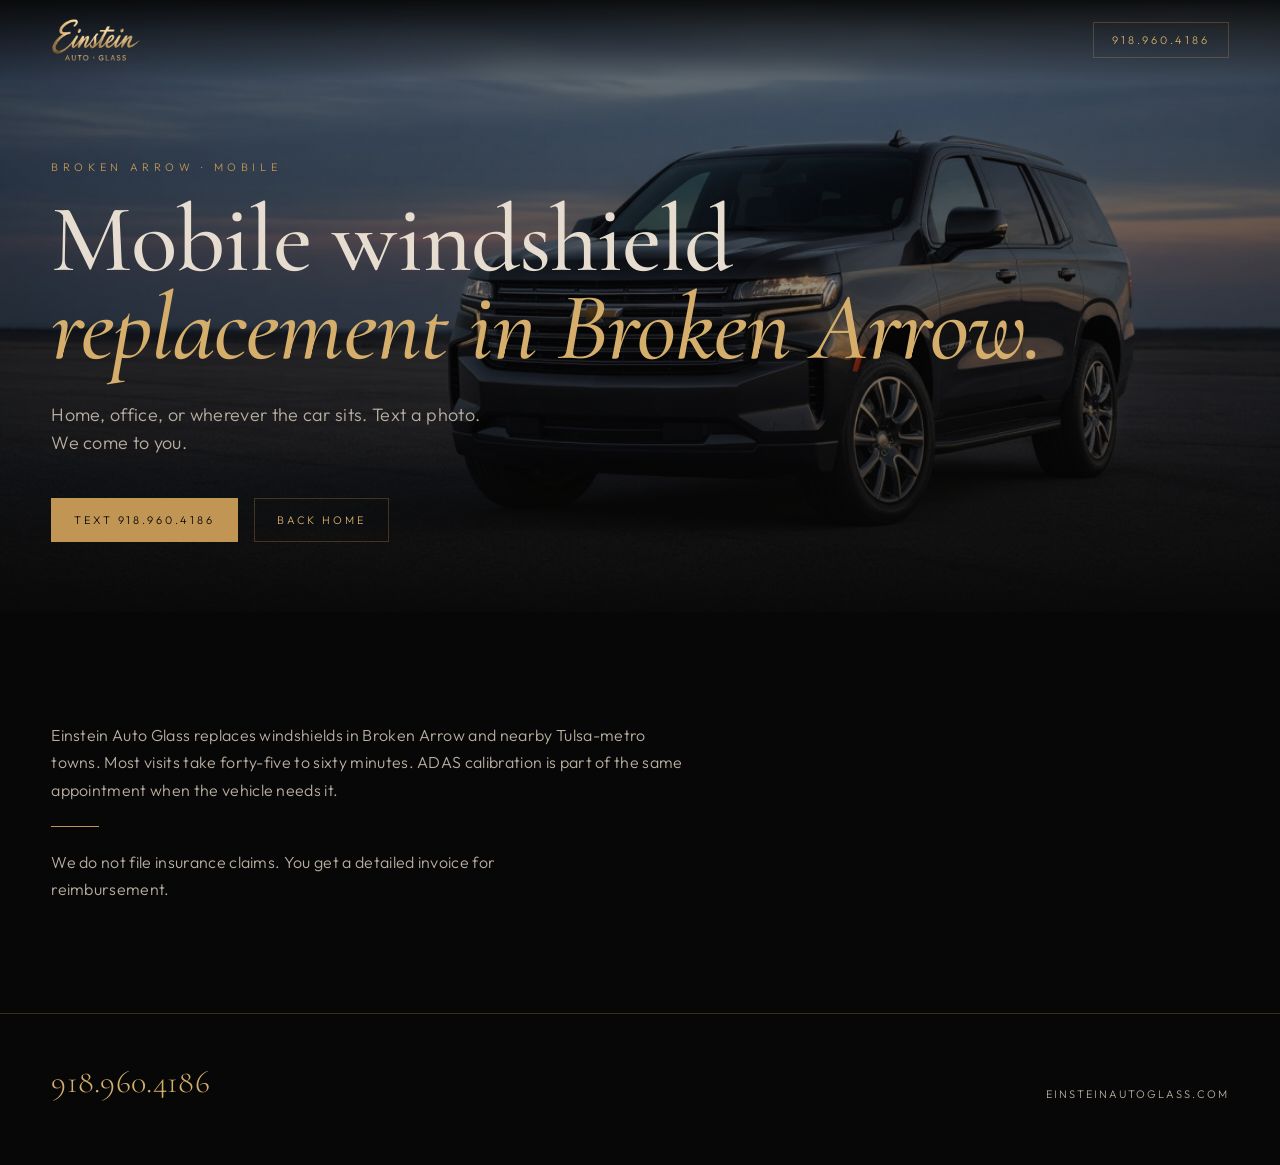
==== broken-arrow-windshield-replacement.html @ 7ea5e479 "SEO CHANGES" ====
<!DOCTYPE html>
<html lang="en">
<head>
  <meta charset="utf-8" />
  <meta name="viewport" content="width=device-width, initial-scale=1" />
  <title>Broken Arrow Windshield Replacement | Einstein Auto Glass</title>
  <meta name="description" content="Mobile windshield replacement in Broken Arrow, Oklahoma. Einstein Auto Glass comes to you. Text 918.960.4186." />
  <link rel="canonical" href="https://einsteinautoglass.com/broken-arrow-windshield-replacement.html" />
  <link rel="icon" href="assets/favicon.ico" />
  <link rel="icon" type="image/png" sizes="32x32" href="assets/favicon-32.png" />
  <link rel="apple-touch-icon" href="assets/apple-touch-icon.png" />
  <link rel="preconnect" href="https://fonts.googleapis.com" />
  <link rel="preconnect" href="https://fonts.gstatic.com" crossorigin />
  <link href="https://fonts.googleapis.com/css2?family=Cormorant+Garamond:ital,wght@0,400;0,500;1,400;1,500&family=Outfit:wght@300;400;500&display=swap" rel="stylesheet" />
  <link rel="stylesheet" href="styles.css" />
</head>
<body>
<nav>
  <a href="/"><img class="mark" src="assets/logo.png" alt="Einstein Auto Glass" /></a>
  <a class="nav-cta" href="tel:9189604186">918.960.4186</a>
</nav>
<header class="hero" style="min-height:auto;padding:160px 0 70px">
  <div class="hero-inner">
    <div class="eyebrow">Broken Arrow · Mobile</div>
    <h1>Mobile windshield<br /><em>replacement in Broken Arrow.</em></h1>
    <p class="lead">Home, office, or wherever the car sits. Text a photo. We come to you.</p>
    <div class="hero-actions">
      <a class="btn btn-gold" href="sms:9189604186">Text 918.960.4186</a>
      <a class="btn btn-ghost" href="/">Back home</a>
    </div>
  </div>
</header>
<section>
  <div class="wrap">
    <p class="sub" style="max-width:640px">Einstein Auto Glass replaces windshields in Broken Arrow and nearby Tulsa-metro towns. Most visits take forty-five to sixty minutes. ADAS calibration is part of the same appointment when the vehicle needs it.</p>
    <div class="rule"></div>
    <p class="sub">We do not file insurance claims. You get a detailed invoice for reimbursement.</p>
  </div>
</section>
<footer>
  <div class="wrap foot">
    <div class="phone"><a href="tel:9189604186">918.960.4186</a></div>
    <small>einsteinautoglass.com</small>
  </div>
</footer>
</body>
</html>
---- styles.css ----
:root{
  --ink:#070707;
  --panel:#0e0e0e;
  --line:rgba(193,150,84,.28);
  --gold:#c19654;
  --gold-bright:#d4ae6a;
  --ivory:#e6dccf;
  --mute:#b8aea0;
}
*{box-sizing:border-box;margin:0;padding:0}
html{scroll-behavior:smooth}
html,body{background:var(--ink);color:var(--ivory);font-family:Outfit,system-ui,sans-serif;font-weight:300;letter-spacing:.02em}
a{color:inherit;text-decoration:none}
img{max-width:100%;display:block}
button,input,select,textarea{font:inherit}
.wrap{width:min(1180px,92vw);margin:0 auto}

nav{
  position:fixed;inset:0 0 auto 0;z-index:20;
  display:flex;align-items:center;justify-content:space-between;
  padding:18px 4vw;
  background:linear-gradient(to bottom,rgba(7,7,7,.92),rgba(7,7,7,0));
  backdrop-filter:blur(10px);
}
nav .mark{height:44px;width:auto}
nav ul{display:flex;gap:32px;list-style:none;font-size:11px;letter-spacing:.28em;text-transform:uppercase;color:var(--mute)}
nav ul a:hover{color:var(--gold-bright)}
.nav-cta{
  border:1px solid var(--line);padding:10px 18px;
  font-size:11px;letter-spacing:.26em;text-transform:uppercase;color:var(--gold-bright)
}
.nav-cta:hover{background:var(--gold);color:var(--ink);border-color:var(--gold)}
.menu-btn{
  display:none;background:none;border:0;color:var(--ivory);letter-spacing:.2em;
  text-transform:uppercase;font-size:11px;cursor:pointer
}

.hero{
  min-height:100vh;position:relative;display:flex;align-items:flex-end;
  background:
    linear-gradient(to top, rgba(7,7,7,.94) 0%, rgba(7,7,7,.48) 40%, rgba(7,7,7,.30) 100%),
    url("assets/tahoe-hero.jpg") center 58%/cover no-repeat;
  padding:140px 0 90px;
}
.hero-inner{width:min(1180px,92vw);margin:0 auto}
.eyebrow{
  font-size:11px;letter-spacing:.42em;text-transform:uppercase;color:var(--gold);
  margin-bottom:22px;
}
h1{
  font-family:"Cormorant Garamond",serif;font-weight:500;
  font-size:clamp(52px,8vw,96px);line-height:.92;letter-spacing:-.01em;
}
h1 em{font-style:italic;color:var(--gold-bright)}
.lead{max-width:440px;margin:28px 0 40px;color:var(--mute);font-size:18px;line-height:1.6}
.hero-actions{display:flex;gap:16px;flex-wrap:wrap}

.btn{
  display:inline-flex;align-items:center;justify-content:center;
  padding:14px 22px;font-size:11px;letter-spacing:.26em;text-transform:uppercase;
  border:1px solid var(--line);cursor:pointer
}
.btn-gold{background:var(--gold);color:var(--ink);border-color:var(--gold)}
.btn-gold:hover{background:var(--gold-bright)}
.btn-ghost{color:var(--gold-bright)}
.btn-ghost:hover{border-color:var(--gold-bright);color:var(--ivory)}

section{padding:110px 0}
.kicker{font-size:11px;letter-spacing:.36em;text-transform:uppercase;color:var(--gold);margin-bottom:16px}
h2{font-family:"Cormorant Garamond",serif;font-weight:500;font-size:clamp(36px,5vw,58px);line-height:1.05}
.rule{width:48px;height:1px;background:var(--gold);margin:22px 0}
.sub{color:var(--mute);max-width:460px;line-height:1.7}

.split{display:grid;grid-template-columns:1fr 1fr;gap:64px;align-items:center}
.panel{
  background:var(--panel);border:1px solid var(--line);min-height:340px;
  display:flex;align-items:center;justify-content:center;padding:48px
}
.panel img{width:min(420px,100%);height:auto}

.services{display:grid;grid-template-columns:repeat(4,1fr);gap:28px;margin-top:48px}
.svc{border-top:1px solid var(--line);padding-top:22px}
.svc span{display:block;color:var(--gold);font-size:11px;letter-spacing:.24em;margin-bottom:14px}
.svc h3{font-family:"Cormorant Garamond",serif;font-size:28px;font-weight:500;margin-bottom:12px}
.svc p{color:var(--mute);line-height:1.65;font-size:15px}

.quote{background:var(--panel);border-top:1px solid var(--line);border-bottom:1px solid var(--line)}
form{display:grid;grid-template-columns:1fr 1fr;gap:18px;margin-top:40px;max-width:720px}
form input, form select, form textarea{
  background:transparent;border:0;border-bottom:1px solid var(--line);
  color:var(--ivory);padding:14px 0;outline:none
}
form textarea{grid-column:1/-1;min-height:90px;resize:vertical}
form button{grid-column:1/-1;justify-self:start;margin-top:8px}
form .note{grid-column:1/-1;color:var(--mute);font-size:13px}

.cities{display:flex;flex-wrap:wrap;gap:10px 28px;margin-top:36px;color:var(--mute);font-size:13px;letter-spacing:.16em;text-transform:uppercase}
.cities i{font-style:normal;color:var(--gold)}

footer{border-top:1px solid var(--line);padding:48px 0 64px}
.foot{display:flex;justify-content:space-between;align-items:flex-end;gap:24px;flex-wrap:wrap}
.foot small{color:var(--mute);letter-spacing:.18em;text-transform:uppercase;font-size:11px}
.phone{font-family:"Cormorant Garamond",serif;font-size:32px;color:var(--gold-bright)}
.phone a:hover{color:var(--ivory)}

@media(max-width:880px){
  nav ul{display:none}
  nav ul.open{
    display:flex;flex-direction:column;position:absolute;top:72px;left:0;right:0;
    background:#070707;padding:24px 8vw 32px;gap:18px;border-bottom:1px solid var(--line)
  }
  .menu-btn{display:block}
  .split,.services,form{grid-template-columns:1fr}
  .panel{min-height:220px}
  section{padding:80px 0}
  .hero{min-height:92vh}
}
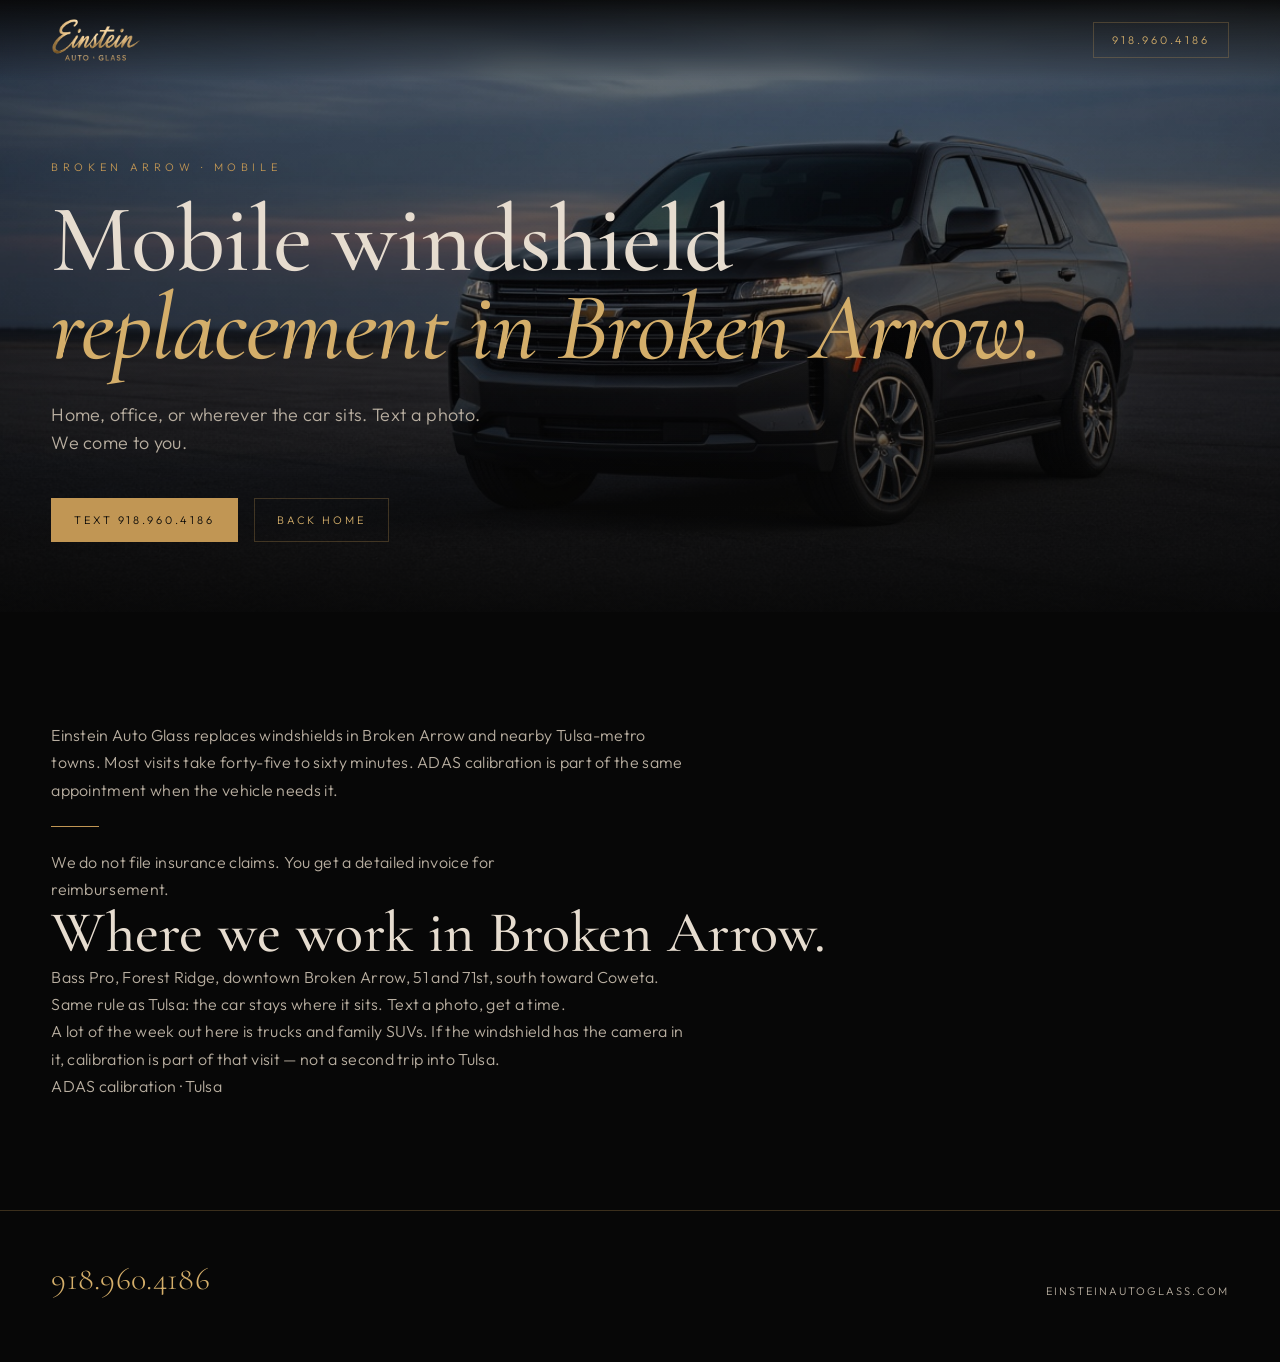
==== commit fba61565: "Update broken-arrow-windshield-replacement.html" ====
--- a/broken-arrow-windshield-replacement.html
+++ b/broken-arrow-windshield-replacement.html
@@ -34,7 +34,10 @@
   <div class="wrap">
     <p class="sub" style="max-width:640px">Einstein Auto Glass replaces windshields in Broken Arrow and nearby Tulsa-metro towns. Most visits take forty-five to sixty minutes. ADAS calibration is part of the same appointment when the vehicle needs it.</p>
     <div class="rule"></div>
-    <p class="sub">We do not file insurance claims. You get a detailed invoice for reimbursement.</p>
+    <p class="sub">We do not file insurance claims. You get a detailed invoice for reimbursement.</p>    <h2>Where we work in Broken Arrow.</h2>
+    <p class="sub" style="max-width:640px">Bass Pro, Forest Ridge, downtown Broken Arrow, 51 and 71st, south toward Coweta. Same rule as Tulsa: the car stays where it sits. Text a photo, get a time.</p>
+    <p class="sub" style="max-width:640px">A lot of the week out here is trucks and family SUVs. If the windshield has the camera in it, calibration is part of that visit — not a second trip into Tulsa.</p>
+    <p class="sub" style="max-width:640px"><a href="adas-calibration-tulsa.html">ADAS calibration</a> · <a href="tulsa-windshield-replacement.html">Tulsa</a></p>
   </div>
 </section>
 <footer>
